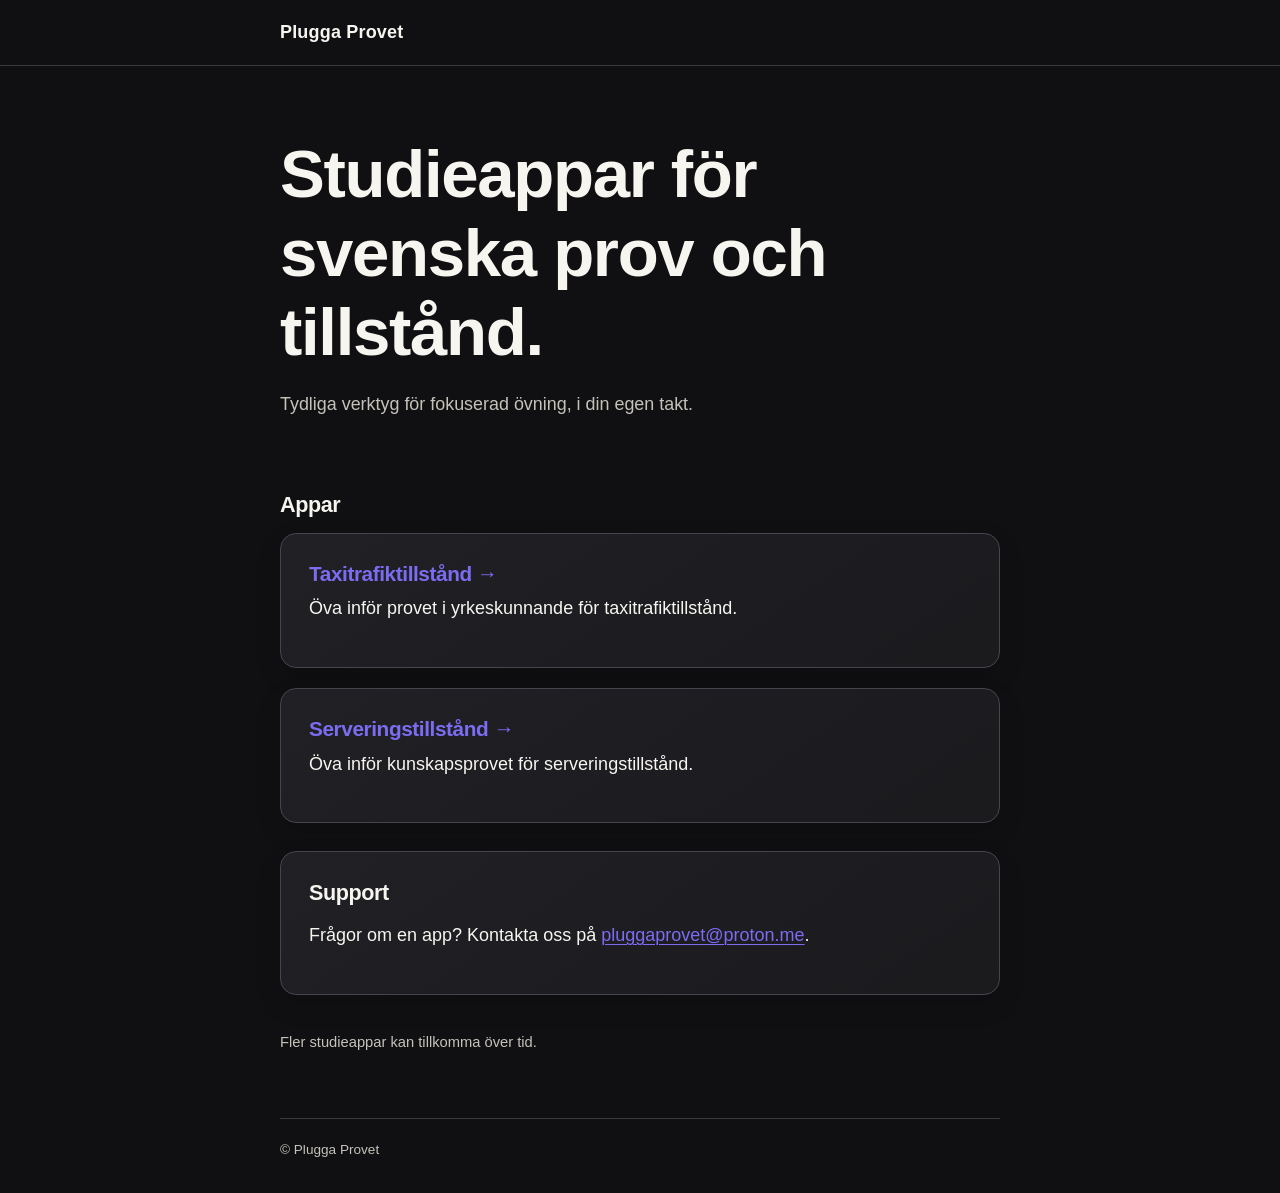
==== index.html @ fb225f31 "List Serveringstillstand on Plugga Provet homepage" ====
<!doctype html>
<html lang="sv">
<head>
  <meta charset="utf-8">
  <meta name="viewport" content="width=device-width, initial-scale=1">
  <meta name="description" content="Plugga Provet – studieappar för svenska prov och tillstånd.">
  <title>Plugga Provet</title>
  <link rel="stylesheet" href="assets/style.css">
</head>
<body>
  <a class="skip-link" href="#innehall">Hoppa till innehållet</a>
  <header class="site-header">
    <div class="container brand"><a href="index.html">Plugga Provet</a></div>
  </header>
  <main id="innehall" class="container">
    <section class="hero" aria-labelledby="sidtitel">
      <h1 id="sidtitel">Studieappar för svenska prov och tillstånd.</h1>
      <p class="lead">Tydliga verktyg för fokuserad övning, i din egen takt.</p>
    </section>

    <section aria-labelledby="appar">
      <h2 id="appar">Appar</h2>
      <article class="card app-card">
        <h3><a href="taxitrafiktillstand/">Taxitrafiktillstånd <span aria-hidden="true">→</span></a></h3>
        <p>Öva inför provet i yrkeskunnande för taxitrafiktillstånd.</p>
      </article>
      <article class="card app-card">
        <h3><a href="serveringstillstand/">Serveringstillstånd <span aria-hidden="true">→</span></a></h3>
        <p>Öva inför kunskapsprovet för serveringstillstånd.</p>
      </article>
    </section>

    <section class="support card" aria-labelledby="support">
      <h2 id="support">Support</h2>
      <p>Frågor om en app? Kontakta oss på <a href="mailto:pluggaprovet@proton.me">pluggaprovet@proton.me</a>.</p>
    </section>

    <p class="quiet">Fler studieappar kan tillkomma över tid.</p>
  </main>
  <footer class="container"><p>© Plugga Provet</p></footer>
</body>
</html>
---- assets/style.css ----
:root {
  color-scheme: dark;
  --bg: #101012;
  --surface: #1b1b1e;
  --text: #f7f5ef;
  --muted: #c5c2ba;
  --accent: #7c6cf2;
  --line: #3a3a40;
  --radius: 16px;
}

* { box-sizing: border-box; }
html { background: var(--bg); }
body { margin: 0; background: var(--bg); color: var(--text); font-family: -apple-system, BlinkMacSystemFont, "Segoe UI", sans-serif; font-size: 17px; line-height: 1.6; }
a { color: var(--accent); text-decoration-thickness: 1px; text-underline-offset: 0.17em; }
a:hover { color: #b8b0ff; }
a:focus-visible { outline: 3px solid var(--accent); outline-offset: 4px; border-radius: 3px; }
.container { width: min(100% - 40px, 720px); margin: 0 auto; }
.site-header { border-bottom: 1px solid var(--line); }
.brand { padding: 18px 0; font-weight: 750; letter-spacing: 0.01em; }
.brand a { color: var(--text); text-decoration: none; }
main { padding: 38px 0 48px; }
nav { color: var(--muted); font-size: 0.92rem; margin-bottom: 28px; }
h1, h2, h3 { line-height: 1.18; letter-spacing: -0.02em; }
h1 { max-width: 16ch; font-size: clamp(2.2rem, 9vw, 4.2rem); margin: 0; }
h2 { font-size: 1.35rem; margin: 42px 0 15px; }
h3 { font-size: 1.3rem; margin: 0 0 8px; }
p { margin: 0 0 16px; }
.hero { padding: 10px 0 16px; }
.eyebrow { color: var(--accent); font-size: 0.77rem; font-weight: 800; letter-spacing: 0.13em; margin-bottom: 12px; }
.lead { max-width: 52ch; color: var(--muted); font-size: 1.12rem; margin-top: 18px; }
.card { background: linear-gradient(145deg, #202025, var(--surface)); border: 1px solid #45454e; border-radius: var(--radius); padding: 25px; box-shadow: 0 10px 26px rgb(0 0 0 / 14%); }
.app-card h3 a { text-decoration: none; }
.app-card + .app-card { margin-top: 20px; }
.support { margin-top: 28px; }
.support h2, .card h2 { margin-top: 0; }
.quiet, .updated { color: var(--muted); font-size: 0.92rem; margin-top: 36px; }
.store-placeholder { color: var(--accent); font-weight: 700; margin-bottom: 0; }
.prose h1 { max-width: 22ch; }
footer { border-top: 1px solid var(--line); color: var(--muted); font-size: 0.85rem; padding: 20px 0 32px; }
footer p { margin: 0; }
.skip-link { position: fixed; left: 12px; top: -60px; z-index: 1; background: var(--accent); color: var(--text); padding: 8px 12px; font-weight: 700; }
.skip-link:focus { top: 12px; }

@media (min-width: 680px) {
  body { font-size: 18px; }
  main { padding-top: 58px; }
  .card { padding: 28px; }
}
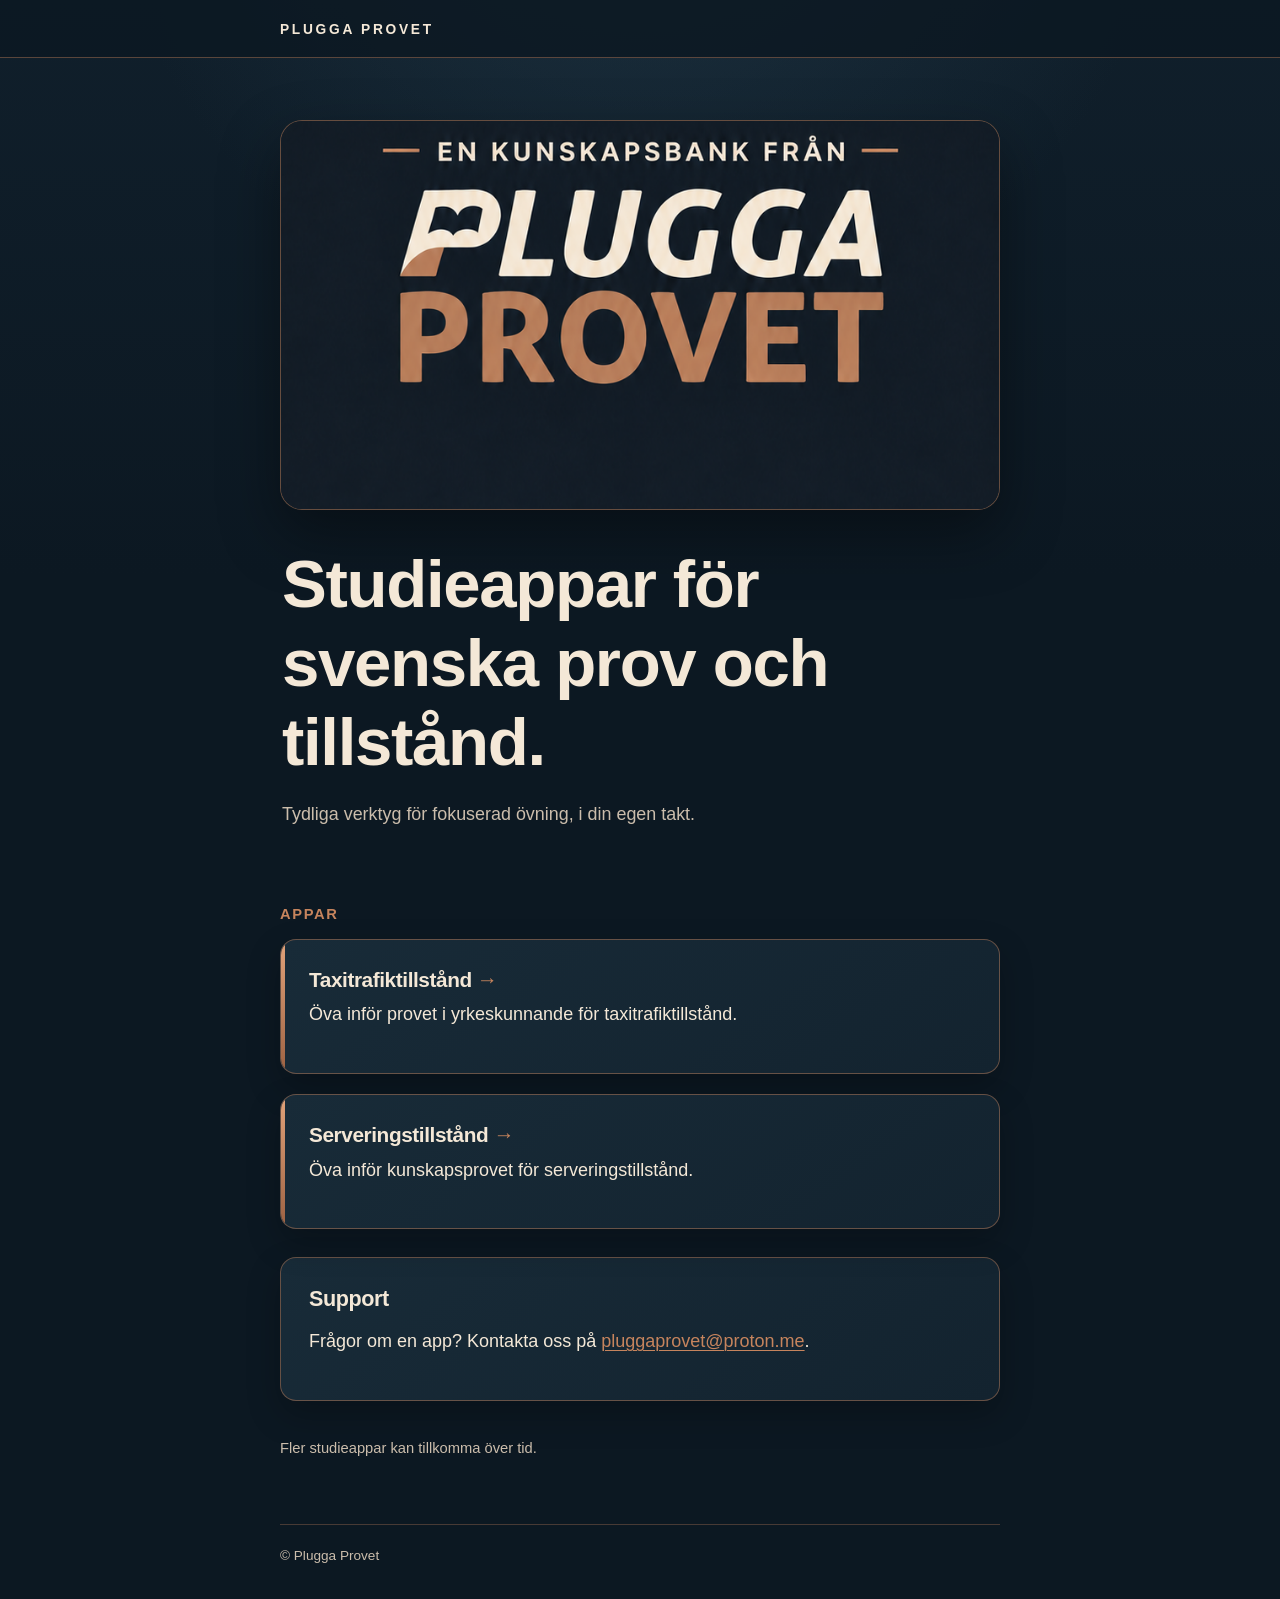
==== commit bc9c4d7d: "Match homepage to Plugga Provet splash identity" ====
--- a/index.html
+++ b/index.html
@@ -6,6 +6,7 @@
   <meta name="description" content="Plugga Provet – studieappar för svenska prov och tillstånd.">
   <title>Plugga Provet</title>
   <link rel="stylesheet" href="assets/style.css">
+  <link rel="stylesheet" href="assets/home.css">
 </head>
 <body>
   <a class="skip-link" href="#innehall">Hoppa till innehållet</a>
@@ -13,9 +14,14 @@
     <div class="container brand"><a href="index.html">Plugga Provet</a></div>
   </header>
   <main id="innehall" class="container">
-    <section class="hero" aria-labelledby="sidtitel">
-      <h1 id="sidtitel">Studieappar för svenska prov och tillstånd.</h1>
-      <p class="lead">Tydliga verktyg för fokuserad övning, i din egen takt.</p>
+    <section class="home-hero" aria-labelledby="sidtitel">
+      <div class="splash-logo">
+        <img src="assets/plugga-provet-copper-splash.png" alt="En kunskapsbank från Plugga Provet">
+      </div>
+      <div class="hero-copy">
+        <h1 id="sidtitel">Studieappar för svenska prov och tillstånd.</h1>
+        <p class="lead">Tydliga verktyg för fokuserad övning, i din egen takt.</p>
+      </div>
     </section>
 
     <section aria-labelledby="appar">
--- a/assets/home.css
+++ b/assets/home.css
@@ -0,0 +1,141 @@
+:root {
+  --bg: #0c1822;
+  --surface: #13232f;
+  --text: #f4e8d7;
+  --muted: #cbbdac;
+  --accent: #c6845d;
+  --line: #80563f;
+}
+
+html,
+body {
+  background:
+    radial-gradient(circle at 50% -12%, rgb(41 67 84 / 55%), transparent 34rem),
+    linear-gradient(180deg, #101f2b 0, var(--bg) 36rem);
+}
+
+a {
+  color: var(--accent);
+}
+
+a:hover {
+  color: #e2a37a;
+}
+
+a:focus-visible {
+  outline-color: var(--accent);
+}
+
+.site-header {
+  background: rgb(12 24 34 / 82%);
+  border-bottom-color: rgb(198 132 93 / 42%);
+}
+
+.brand {
+  padding-block: 14px;
+  text-transform: uppercase;
+  letter-spacing: 0.15em;
+}
+
+.brand a {
+  color: var(--text);
+  font-size: 0.86rem;
+}
+
+.home-hero {
+  padding-top: 4px;
+}
+
+.splash-logo {
+  height: clamp(290px, 50vw, 390px);
+  overflow: hidden;
+  border: 1px solid rgb(198 132 93 / 48%);
+  border-radius: 22px;
+  background: #0d1a24;
+  box-shadow:
+    0 24px 60px rgb(0 0 0 / 38%),
+    inset 0 0 0 1px rgb(244 232 215 / 5%);
+}
+
+.splash-logo img {
+  display: block;
+  width: 100%;
+  height: 100%;
+  object-fit: cover;
+  object-position: 50% 50%;
+}
+
+.hero-copy {
+  padding: 34px 2px 20px;
+}
+
+.hero-copy h1 {
+  color: var(--text);
+}
+
+.lead,
+.quiet,
+footer {
+  color: var(--muted);
+}
+
+h2 {
+  color: var(--accent);
+  text-transform: uppercase;
+  letter-spacing: 0.11em;
+  font-size: 0.92rem;
+}
+
+.card {
+  background: linear-gradient(145deg, #182b38, var(--surface));
+  border-color: rgb(198 132 93 / 46%);
+  box-shadow: 0 14px 34px rgb(0 0 0 / 24%);
+}
+
+.app-card {
+  position: relative;
+  overflow: hidden;
+}
+
+.app-card::before {
+  content: "";
+  position: absolute;
+  inset: 0 auto 0 0;
+  width: 4px;
+  background: linear-gradient(#e2a37a, #9b6142);
+}
+
+.app-card h3 a {
+  color: var(--text);
+}
+
+.app-card h3 span {
+  color: var(--accent);
+}
+
+.support h2 {
+  color: var(--text);
+  text-transform: none;
+  letter-spacing: -0.02em;
+  font-size: 1.35rem;
+}
+
+footer {
+  border-top-color: rgb(198 132 93 / 32%);
+}
+
+.skip-link {
+  background: var(--accent);
+  color: #0c1822;
+}
+
+@media (max-width: 520px) {
+  .splash-logo {
+    height: 300px;
+    border-radius: 18px;
+  }
+
+  .hero-copy {
+    padding-top: 28px;
+  }
+}
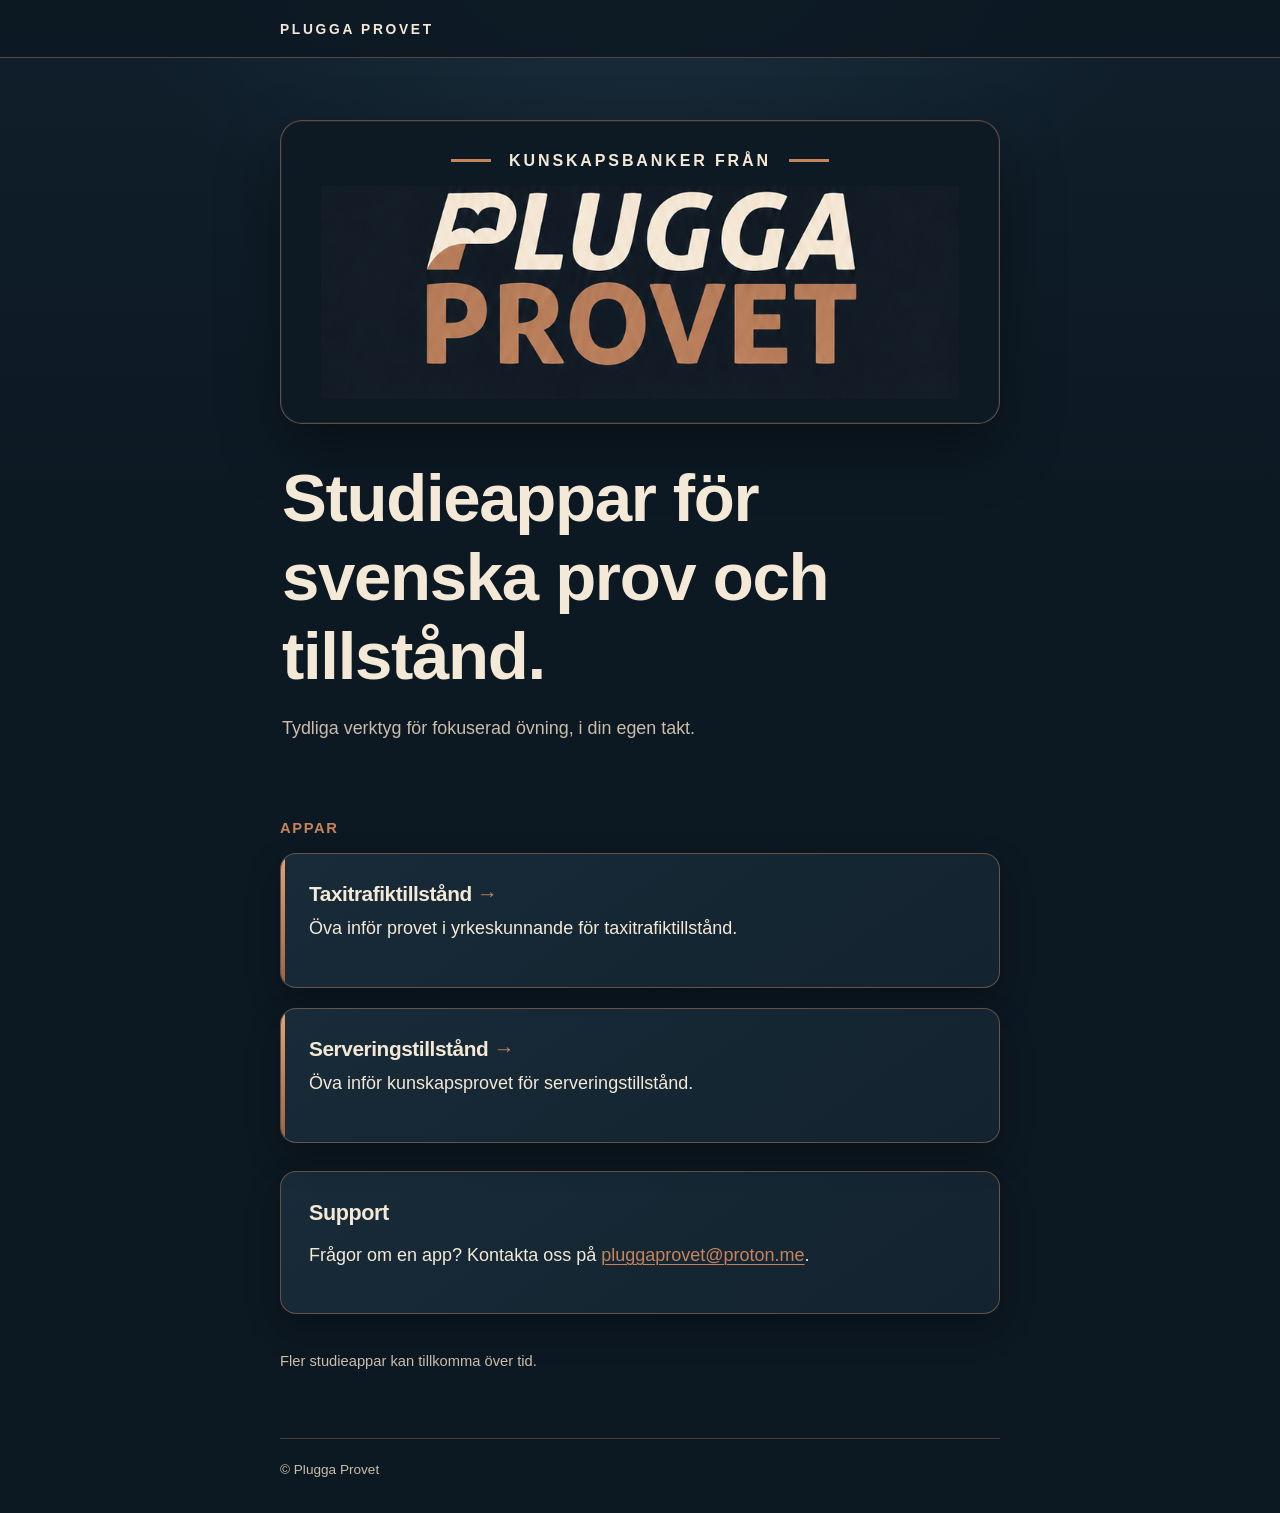
==== commit 42250a0f: "Tighten homepage wordmark panel" ====
--- a/index.html
+++ b/index.html
@@ -16,7 +16,10 @@
   <main id="innehall" class="container">
     <section class="home-hero" aria-labelledby="sidtitel">
       <div class="splash-logo">
-        <img src="assets/plugga-provet-copper-splash.png" alt="En kunskapsbank från Plugga Provet">
+        <p class="splash-kicker"><span aria-hidden="true"></span>KUNSKAPSBANKER FRÅN<span aria-hidden="true"></span></p>
+        <div class="wordmark-crop">
+          <img src="assets/plugga-provet-copper-splash.png" alt="Plugga Provet">
+        </div>
       </div>
       <div class="hero-copy">
         <h1 id="sidtitel">Studieappar för svenska prov och tillstånd.</h1>
--- a/assets/home.css
+++ b/assets/home.css
@@ -47,22 +47,49 @@
 }
 
 .splash-logo {
-  height: clamp(290px, 50vw, 390px);
   overflow: hidden;
   border: 1px solid rgb(198 132 93 / 48%);
   border-radius: 22px;
   background: #0d1a24;
+  padding: clamp(20px, 4vw, 30px) clamp(18px, 5vw, 40px) clamp(16px, 3vw, 24px);
   box-shadow:
     0 24px 60px rgb(0 0 0 / 38%),
     inset 0 0 0 1px rgb(244 232 215 / 5%);
 }
 
-.splash-logo img {
+.splash-kicker {
+  display: flex;
+  align-items: center;
+  justify-content: center;
+  gap: clamp(10px, 2vw, 18px);
+  margin: 0 0 clamp(10px, 2vw, 16px);
+  color: var(--text);
+  font-size: clamp(0.72rem, 2.3vw, 1rem);
+  font-weight: 750;
+  letter-spacing: 0.18em;
+  line-height: 1.2;
+  text-align: center;
+  white-space: nowrap;
+}
+
+.splash-kicker span {
+  width: clamp(24px, 5vw, 40px);
+  height: 3px;
+  flex: 0 0 auto;
+  background: var(--accent);
+}
+
+.wordmark-crop {
+  aspect-ratio: 3 / 1;
+  overflow: hidden;
+}
+
+.wordmark-crop img {
   display: block;
   width: 100%;
   height: 100%;
   object-fit: cover;
-  object-position: 50% 50%;
+  object-position: 50% 49%;
 }
 
 .hero-copy {
@@ -131,8 +158,11 @@
 
 @media (max-width: 520px) {
   .splash-logo {
-    height: 300px;
     border-radius: 18px;
+  }
+
+  .splash-kicker {
+    letter-spacing: 0.12em;
   }
 
   .hero-copy {
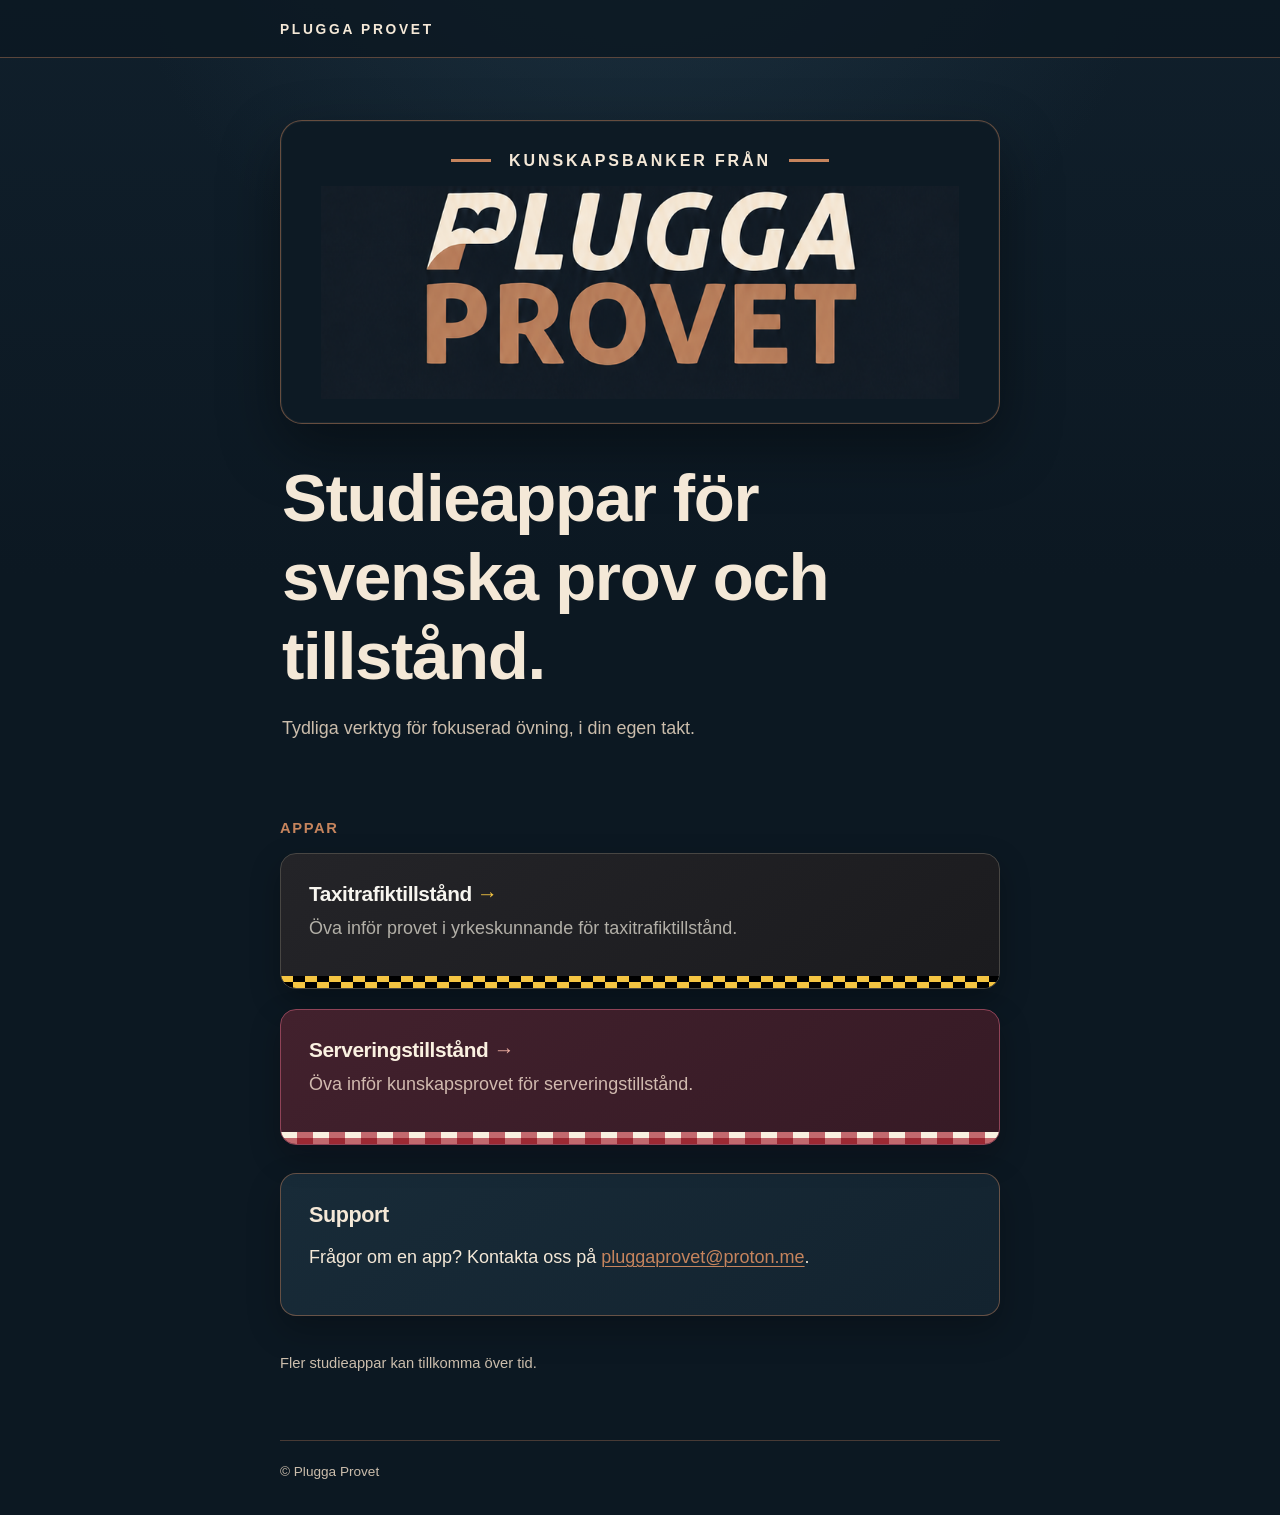
==== commit 9edad593: "Give homepage app cards distinct identities" ====
--- a/index.html
+++ b/index.html
@@ -6,7 +6,7 @@
   <meta name="description" content="Plugga Provet – studieappar för svenska prov och tillstånd.">
   <title>Plugga Provet</title>
   <link rel="stylesheet" href="assets/style.css">
-  <link rel="stylesheet" href="assets/home.css">
+  <link rel="stylesheet" href="assets/home.css?v=42250a0">
 </head>
 <body>
   <a class="skip-link" href="#innehall">Hoppa till innehållet</a>
@@ -29,11 +29,11 @@
 
     <section aria-labelledby="appar">
       <h2 id="appar">Appar</h2>
-      <article class="card app-card">
+      <article class="card app-card taxi-card">
         <h3><a href="taxitrafiktillstand/">Taxitrafiktillstånd <span aria-hidden="true">→</span></a></h3>
         <p>Öva inför provet i yrkeskunnande för taxitrafiktillstånd.</p>
       </article>
-      <article class="card app-card">
+      <article class="card app-card servering-card">
         <h3><a href="serveringstillstand/">Serveringstillstånd <span aria-hidden="true">→</span></a></h3>
         <p>Öva inför kunskapsprovet för serveringstillstånd.</p>
       </article>
--- a/assets/home.css
+++ b/assets/home.css
@@ -124,20 +124,72 @@
   overflow: hidden;
 }
 
-.app-card::before {
+.taxi-card,
+.servering-card {
+  padding-bottom: 29px;
+}
+
+.taxi-card::before,
+.servering-card::before {
   content: "";
   position: absolute;
-  inset: 0 auto 0 0;
-  width: 4px;
-  background: linear-gradient(#e2a37a, #9b6142);
-}
-
-.app-card h3 a {
-  color: var(--text);
-}
-
-.app-card h3 span {
-  color: var(--accent);
+  inset: auto 0 0;
+  height: 12px;
+}
+
+.taxi-card {
+  background: linear-gradient(145deg, #242428, #1b1b1e);
+  border-color: #484643;
+  box-shadow: 0 12px 30px rgb(0 0 0 / 28%);
+}
+
+.taxi-card::before {
+  background-color: #000;
+  background-image:
+    linear-gradient(to right, #f5c542 0 50%, #000 50% 100%),
+    linear-gradient(to right, #000 0 50%, #f5c542 50% 100%);
+  background-position: 0 0, 0 6px;
+  background-repeat: repeat-x;
+  background-size: 24px 6px;
+}
+
+.taxi-card h3 a {
+  color: #f7f5ef;
+}
+
+.taxi-card h3 span {
+  color: #f5c542;
+}
+
+.taxi-card p {
+  color: #b2afa7;
+}
+
+.servering-card {
+  background: linear-gradient(145deg, #42212d, #361a25);
+  border-color: #8f4357;
+  box-shadow: 0 12px 30px rgb(10 3 7 / 28%);
+}
+
+.servering-card::before {
+  background-image:
+    linear-gradient(to right, #f9f0e0 0 50%, #c2696e 50% 100%),
+    linear-gradient(to right, #c2696e 0 50%, #9c2933 50% 100%);
+  background-position: 0 0, 0 6px;
+  background-repeat: repeat-x;
+  background-size: 32px 6px;
+}
+
+.servering-card h3 a {
+  color: #faf1e1;
+}
+
+.servering-card h3 span {
+  color: #edaea1;
+}
+
+.servering-card p {
+  color: #d1baaf;
 }
 
 .support h2 {
